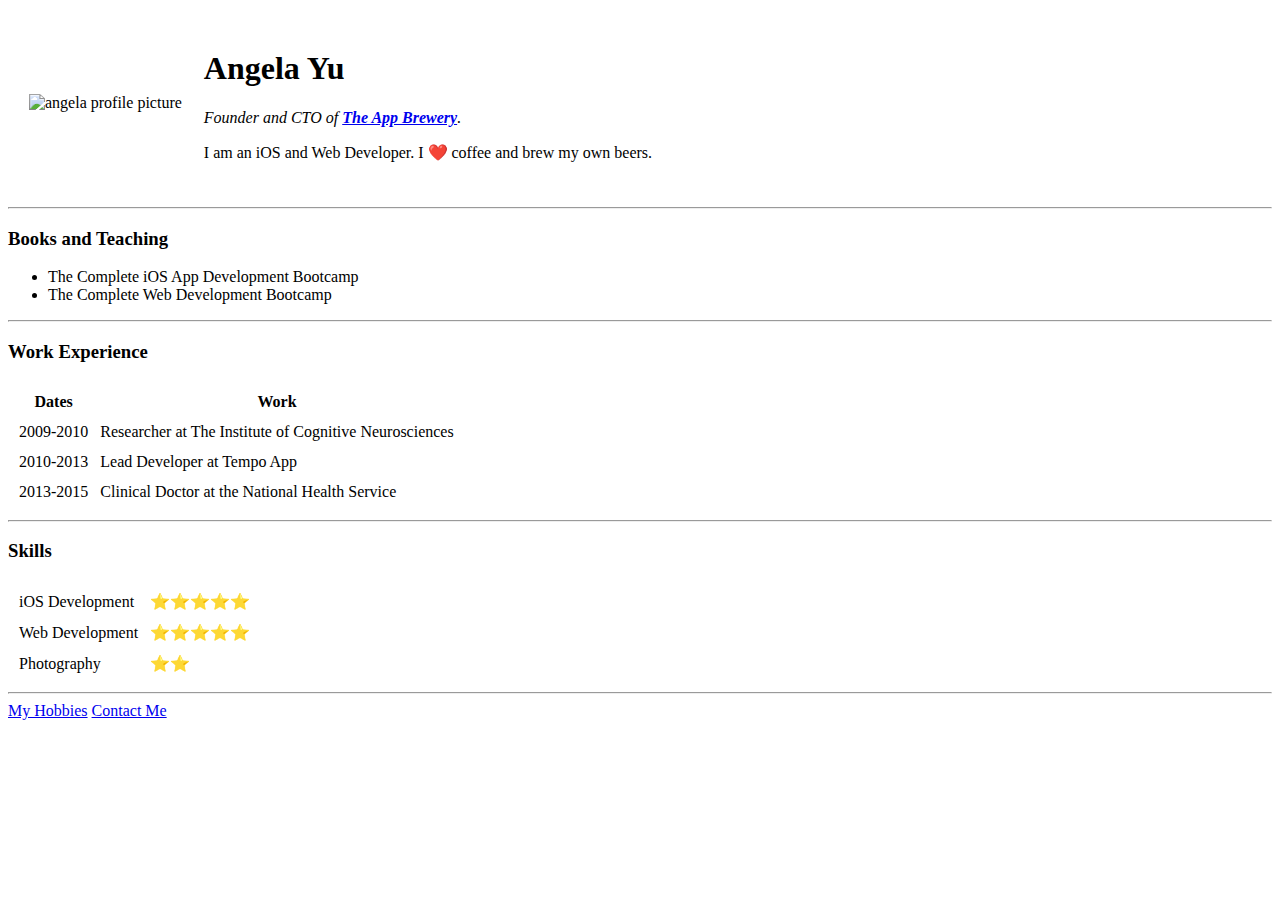
==== index.html @ 68ccca94 "adding index" ====
<!DOCTYPE html>
<html>
  <head>
    <meta charset="utf-8">
    <title>Angela's Personal Site</title>
    <link rel="stylesheet" href="css/styles.css">
  </head>

  <body>
    <table cellspacing="20">
      <tr>
        <td><img src="images/angela.png" alt="angela profile picture"></td>
        <td><h1>Angela Yu</h1>
        <p><em>Founder and CTO of <strong><a href="https://www.appbrewery.co/">The App Brewery</a></strong>.</em></p>
        <p>I am an iOS and Web Developer. I ❤️ coffee and brew my own beers.</p></td>
      </tr>
    </table>
    <hr>
    <h3>Books and Teaching</h3>
    <ul>
      <li>The Complete iOS App Development Bootcamp</li>
      <li>The Complete Web Development Bootcamp</li>
    </ul>
    <hr>
    <h3>Work Experience</h3>
    <table cellspacing="10">
      <thead>
        <tr>
          <th>Dates</th>
          <th>Work</th>
        </tr>
      </thead>
      <tbody>
        <tr>
          <td>2009-2010</td>
          <td>Researcher at The Institute of Cognitive Neurosciences</td>
        </tr>
        <tr>
          <td>2010-2013</td>
          <td>Lead Developer at Tempo App</td>
        </tr>
        <tr>
          <td>2013-2015</td>
          <td>Clinical Doctor at the National Health Service</td>
        </tr>
      </tbody>
    </table>
    <hr>
    <h3>Skills</h3>
    <table cellspacing="10">
      <tr>
        <td>iOS Development</td>
        <td>⭐️⭐️⭐️⭐️⭐️</td>
      </tr>
      <tr>
        <td>Web Development</td>
        <td>⭐️⭐️⭐️⭐️⭐️</td>
      </tr>
      <tr>
        <td>Photography</td>
        <td>⭐️⭐️</td>
      </tr>
    </table>
    <hr>
    <a href="hobbies.html">My Hobbies</a>
    <a href="contact-me.html">Contact Me</a>
  </body>
</html>
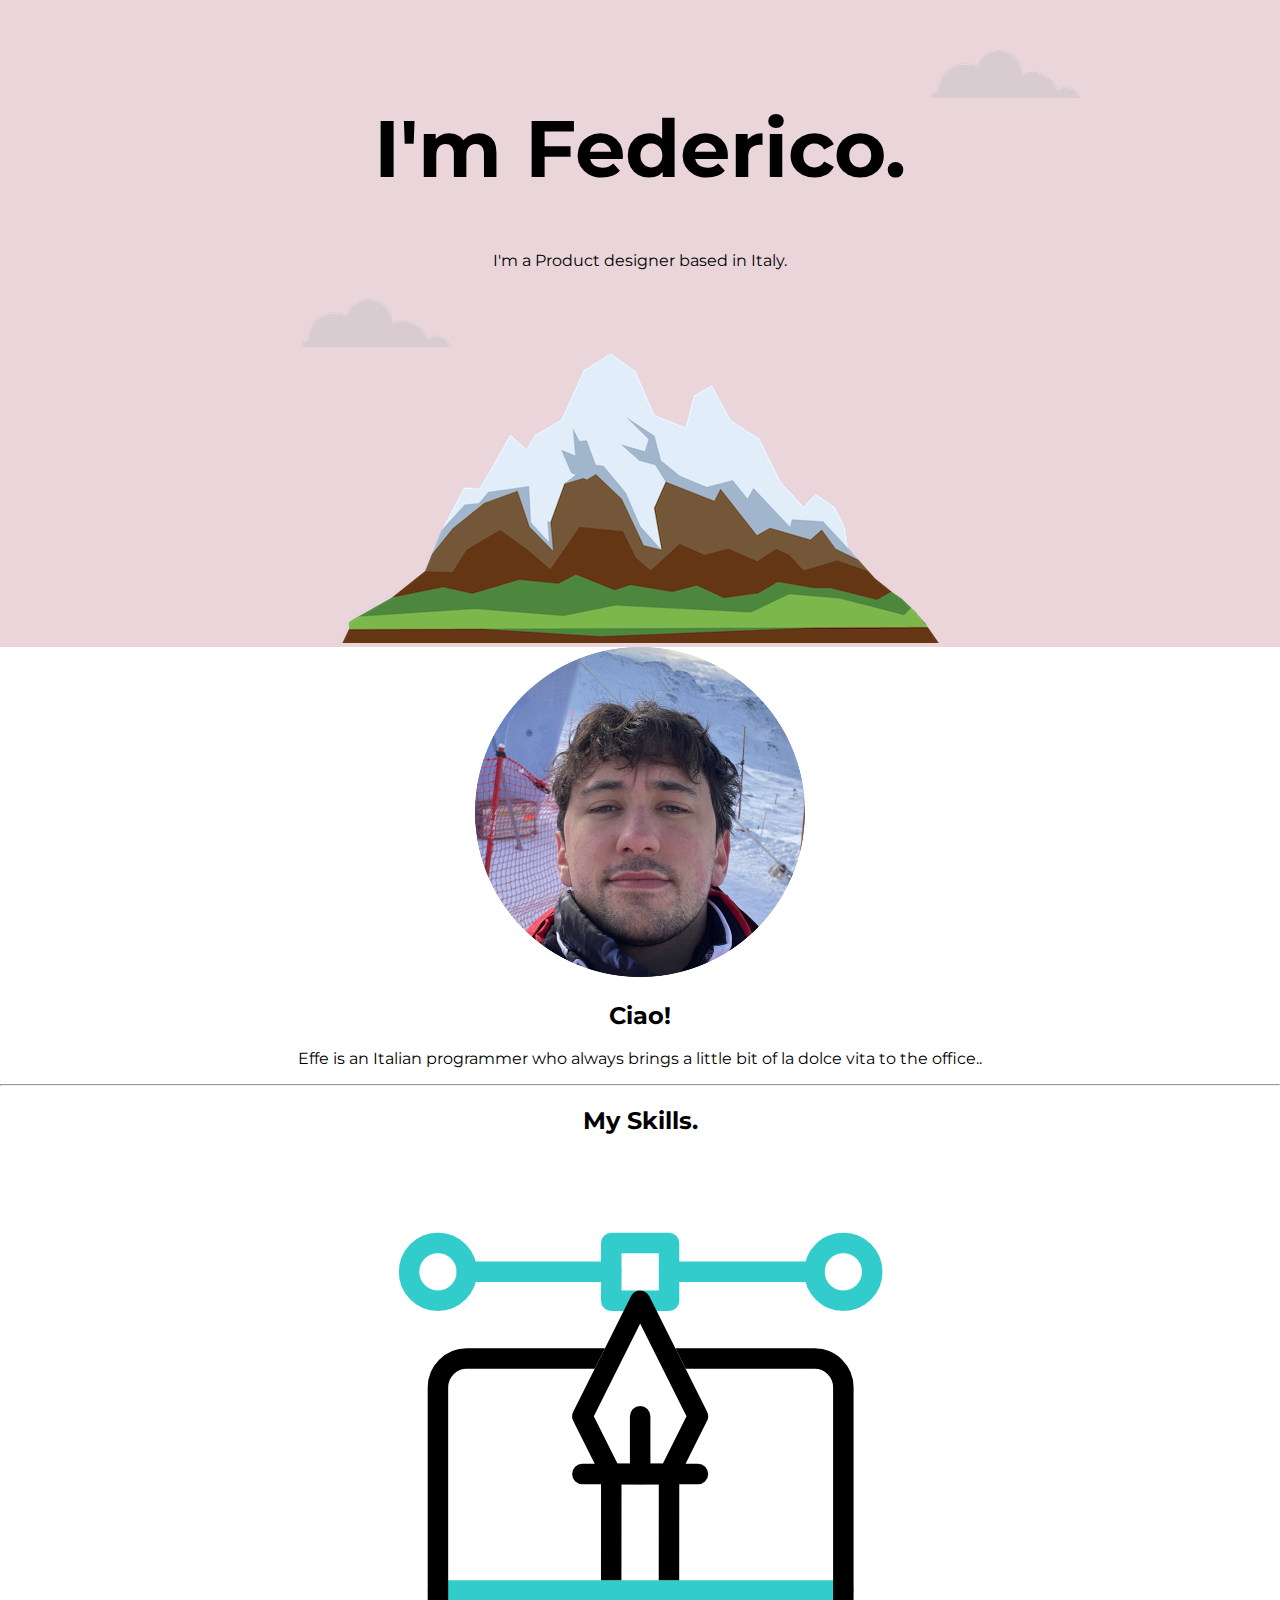
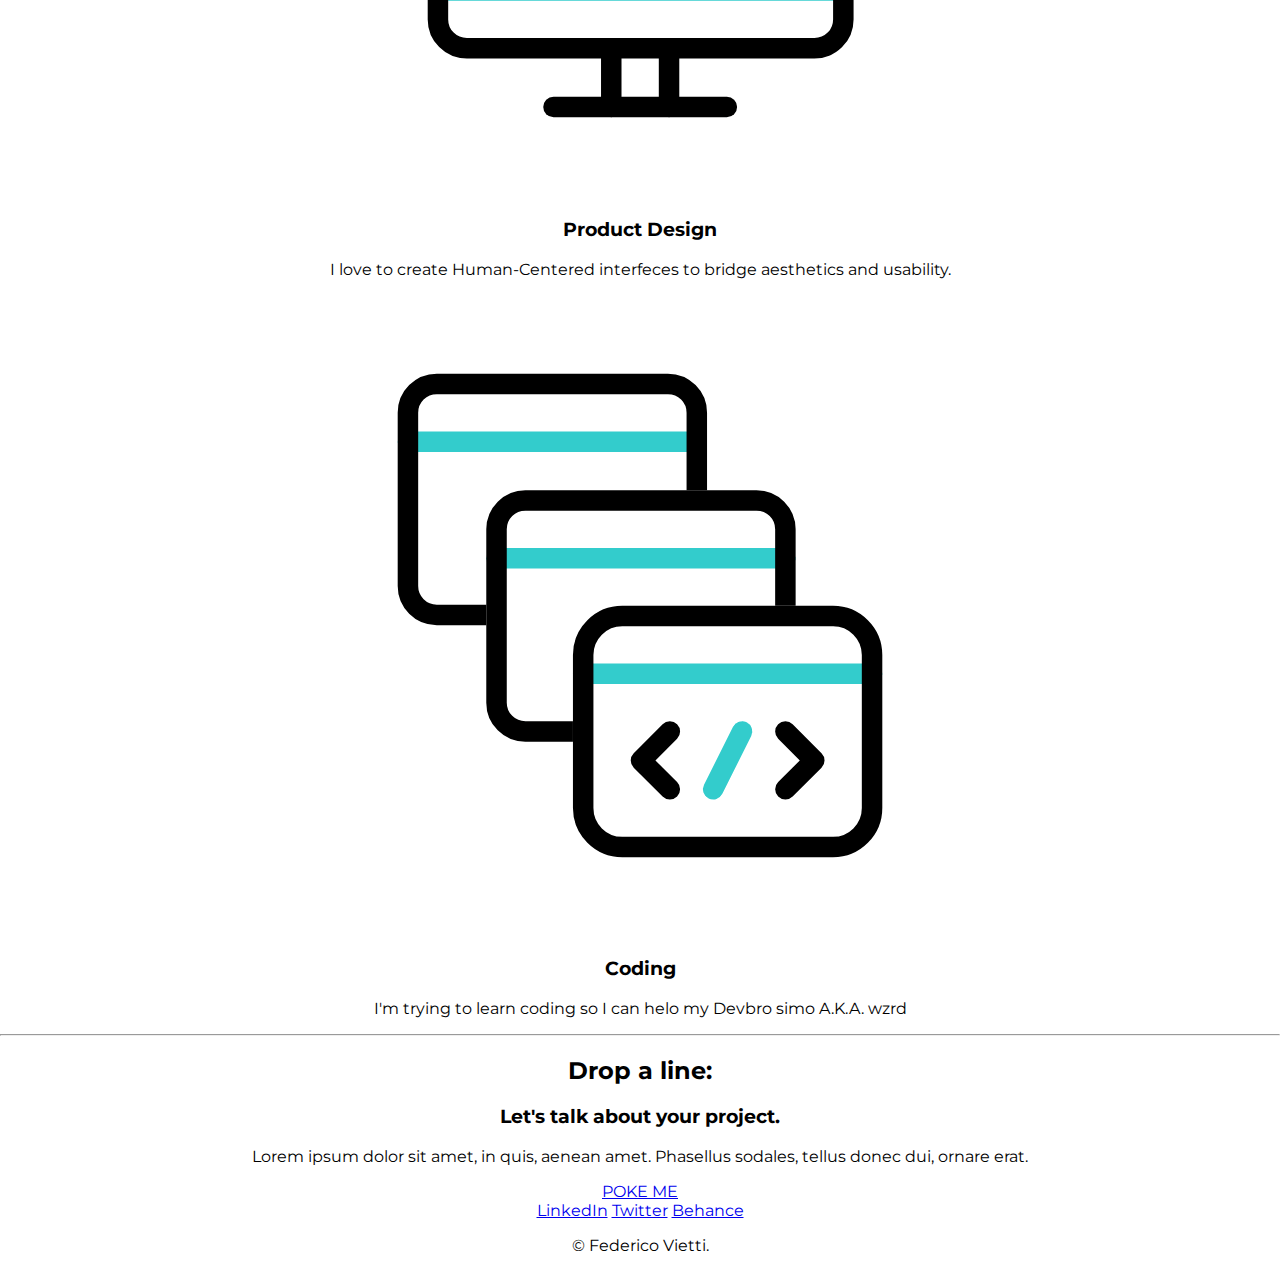
==== commit e79414be: "more changes" ====
--- a/index.html
+++ b/index.html
@@ -1,68 +1,62 @@
 <!DOCTYPE html>
-<html>
-  <head>
-    <meta charset="utf-8">
-    <title>Angela's Personal Site</title>
+<html lang="en">
+<head>
+    <meta charset="UTF-8">
+    <meta http-equiv="X-UA-Compatible" content="IE=edge">
+    <meta name="viewport" content="width=device-width, initial-scale=1.0">
+    <title>Federico Vietti</title>
     <link rel="stylesheet" href="css/styles.css">
-  </head>
-
-  <body>
-    <table cellspacing="20">
-      <tr>
-        <td><img src="images/angela.png" alt="angela profile picture"></td>
-        <td><h1>Angela Yu</h1>
-        <p><em>Founder and CTO of <strong><a href="https://www.appbrewery.co/">The App Brewery</a></strong>.</em></p>
-        <p>I am an iOS and Web Developer. I ❤️ coffee and brew my own beers.</p></td>
-      </tr>
-    </table>
-    <hr>
-    <h3>Books and Teaching</h3>
-    <ul>
-      <li>The Complete iOS App Development Bootcamp</li>
-      <li>The Complete Web Development Bootcamp</li>
-    </ul>
-    <hr>
-    <h3>Work Experience</h3>
-    <table cellspacing="10">
-      <thead>
-        <tr>
-          <th>Dates</th>
-          <th>Work</th>
-        </tr>
-      </thead>
-      <tbody>
-        <tr>
-          <td>2009-2010</td>
-          <td>Researcher at The Institute of Cognitive Neurosciences</td>
-        </tr>
-        <tr>
-          <td>2010-2013</td>
-          <td>Lead Developer at Tempo App</td>
-        </tr>
-        <tr>
-          <td>2013-2015</td>
-          <td>Clinical Doctor at the National Health Service</td>
-        </tr>
-      </tbody>
-    </table>
-    <hr>
-    <h3>Skills</h3>
-    <table cellspacing="10">
-      <tr>
-        <td>iOS Development</td>
-        <td>⭐️⭐️⭐️⭐️⭐️</td>
-      </tr>
-      <tr>
-        <td>Web Development</td>
-        <td>⭐️⭐️⭐️⭐️⭐️</td>
-      </tr>
-      <tr>
-        <td>Photography</td>
-        <td>⭐️⭐️</td>
-      </tr>
-    </table>
-    <hr>
-    <a href="hobbies.html">My Hobbies</a>
-    <a href="contact-me.html">Contact Me</a>
-  </body>
-</html>
+    <link rel="icon" href="favicon.ico">
+    <link rel="preconnect" href="https://fonts.googleapis.com"><link rel="preconnect" href="https://fonts.gstatic.com" crossorigin><link href="https://fonts.googleapis.com/css2?family=Montserrat:wght@500&display=swap" rel="stylesheet">
+</head>
+<body>
+    <div class="top-container">
+        <img src="images/cloud.png" class="top-cloud" alt="clouds">
+        <h1>I'm Federico.</h1>
+        <p>I'm a Product designer based in Italy.</p>
+        <img src="images/cloud.png" class="bottom-cloud" alt="clouds">
+        <img src="images/mountain.png" alt="mountain">
+    </div>
+    <div class="middle-container">
+    </div>
+    <div class="bottom-container">
+    </div>
+    <div class="middle-container">
+        <div class="profile">
+          <img src="images/pfp.png" alt="fede-pfp">
+          <h2>Ciao!</h2>
+          <p>Effe is an Italian programmer who always brings a little bit of la dolce vita to the office..</p>
+        </div>
+        <hr>
+        <div class="skills">
+          <h2>My Skills.</h2>
+          <div class="skill-row">
+            <img class="" src="images/monitor.gif" alt="">
+            <h3>Product Design</h3>
+            <p>I love to create Human-Centered interfeces to bridge aesthetics and usability.</p>
+          </div>
+          <div class="skill-row">
+            <img class="" src="images/browser.gif" alt="">
+            <h3>Coding</h3>
+            <p>I'm trying to learn coding so I can helo my Devbro simo A.K.A. wzrd</p>
+          </div>
+        </div>
+        <hr>
+        <div class="contact-me">
+          <h2>Drop a line:</h2>
+          <h3>Let's talk about your project.</h3>
+          <p>Lorem ipsum dolor sit amet, in quis, aenean amet. Phasellus sodales, tellus donec dui, ornare erat.</p>
+          <a class="btn" href="mailto:fede.vietti99@email.com">POKE ME</a>
+        </div>
+      </div>
+      
+      
+      <div class="bottom-container">
+        <a class="footer-link" href="https://it.linkedin.com/in/federico-vietti-220559194">LinkedIn</a>
+        <a class="footer-link" href="https://twitter.com/effe_exe">Twitter</a>
+        <a class="footer-link" href="https://www.behance.net/federicovietti2">Behance</a>
+        <p>© Federico Vietti.</p>
+      </div>
+      
+</body>
+</html>--- a/css/styles.css
+++ b/css/styles.css
@@ -0,0 +1,36 @@
+body{
+    font-family: 'Montserrat',Helvetica Neue,Arial,sans-serif; 
+    margin: 0;
+    text-align: center;
+}
+
+h1 {
+    margin-top: 0;
+    font-size: 500%;
+}
+
+.top-container {
+    background-color: #E9D5DA;
+    position: relative;
+    padding-top: 100px;
+}
+
+.middle-container {
+
+}
+
+.bottom-container {
+
+}
+
+.bottom-cloud {
+    position: absolute;
+    left: 300px;
+    bottom: 300px;
+}
+
+.top-cloud {
+    position: absolute;
+    right: 200px;
+    top: 50px;
+}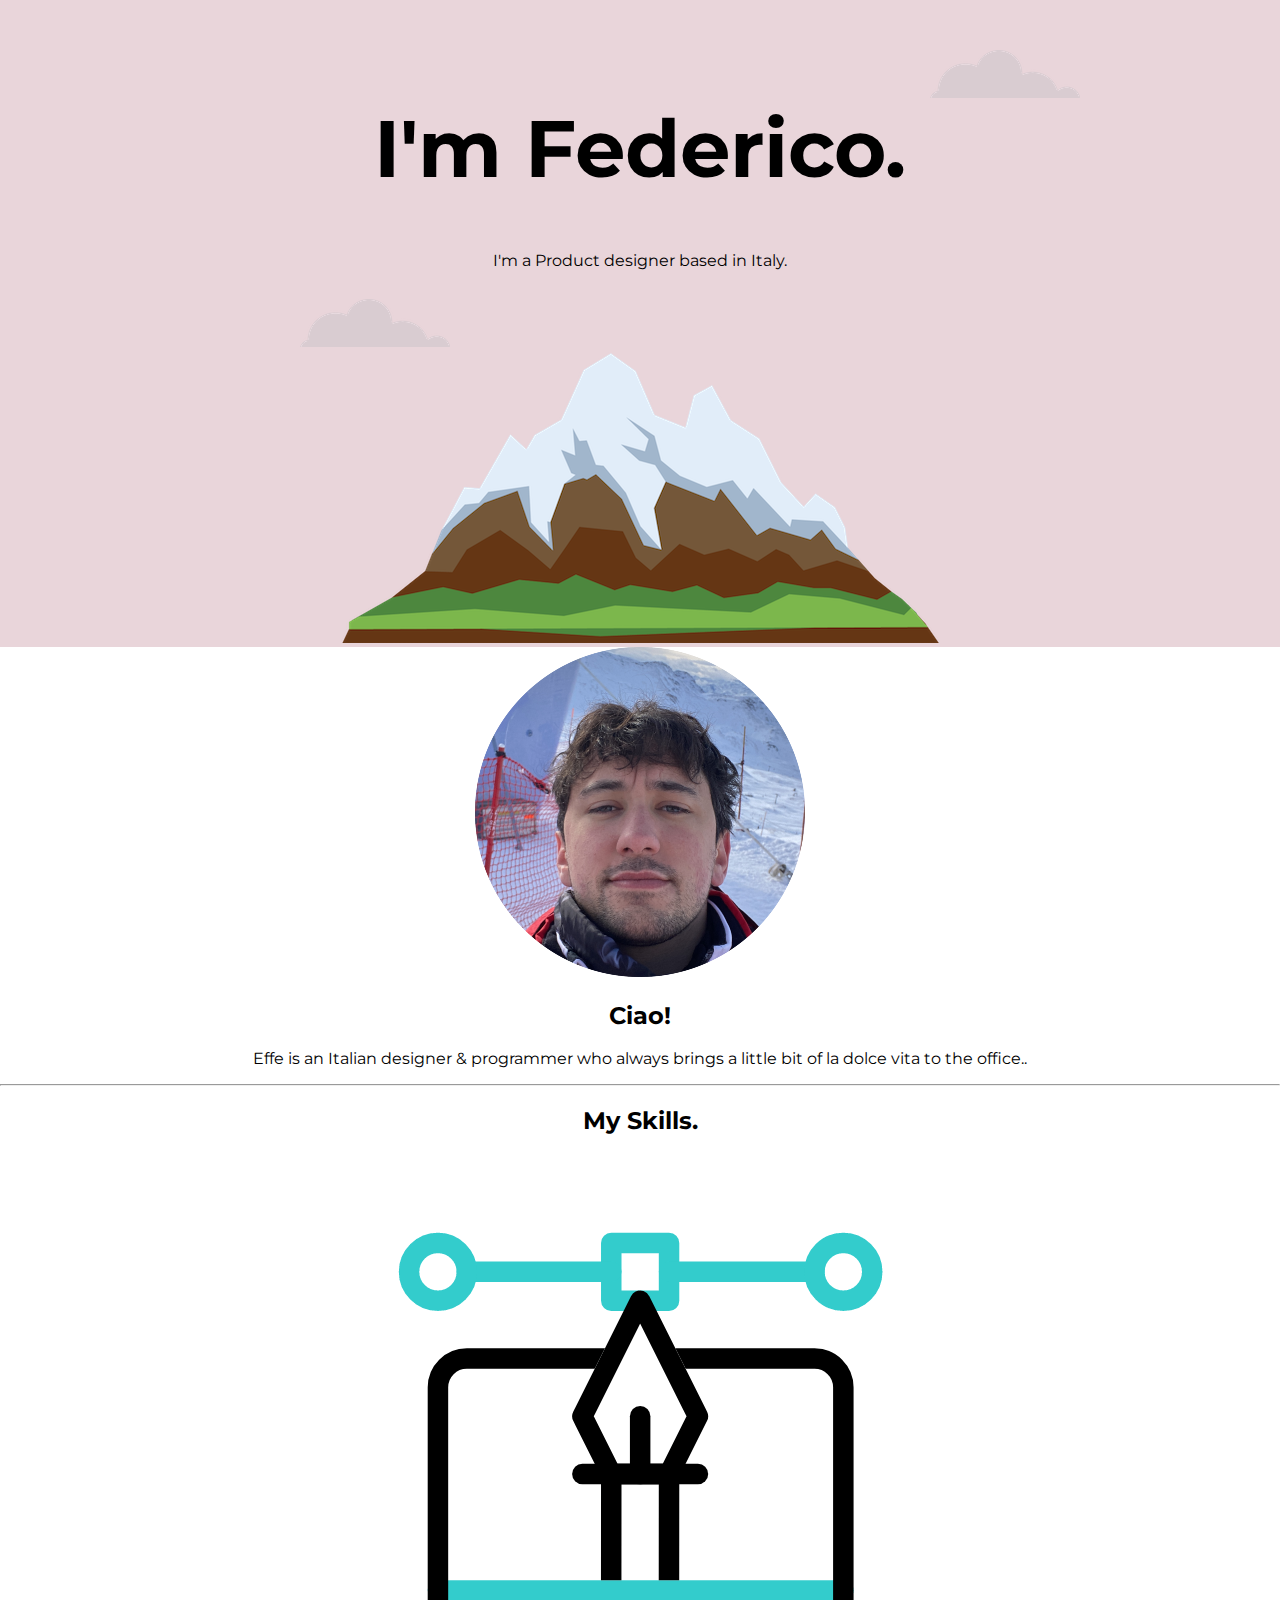
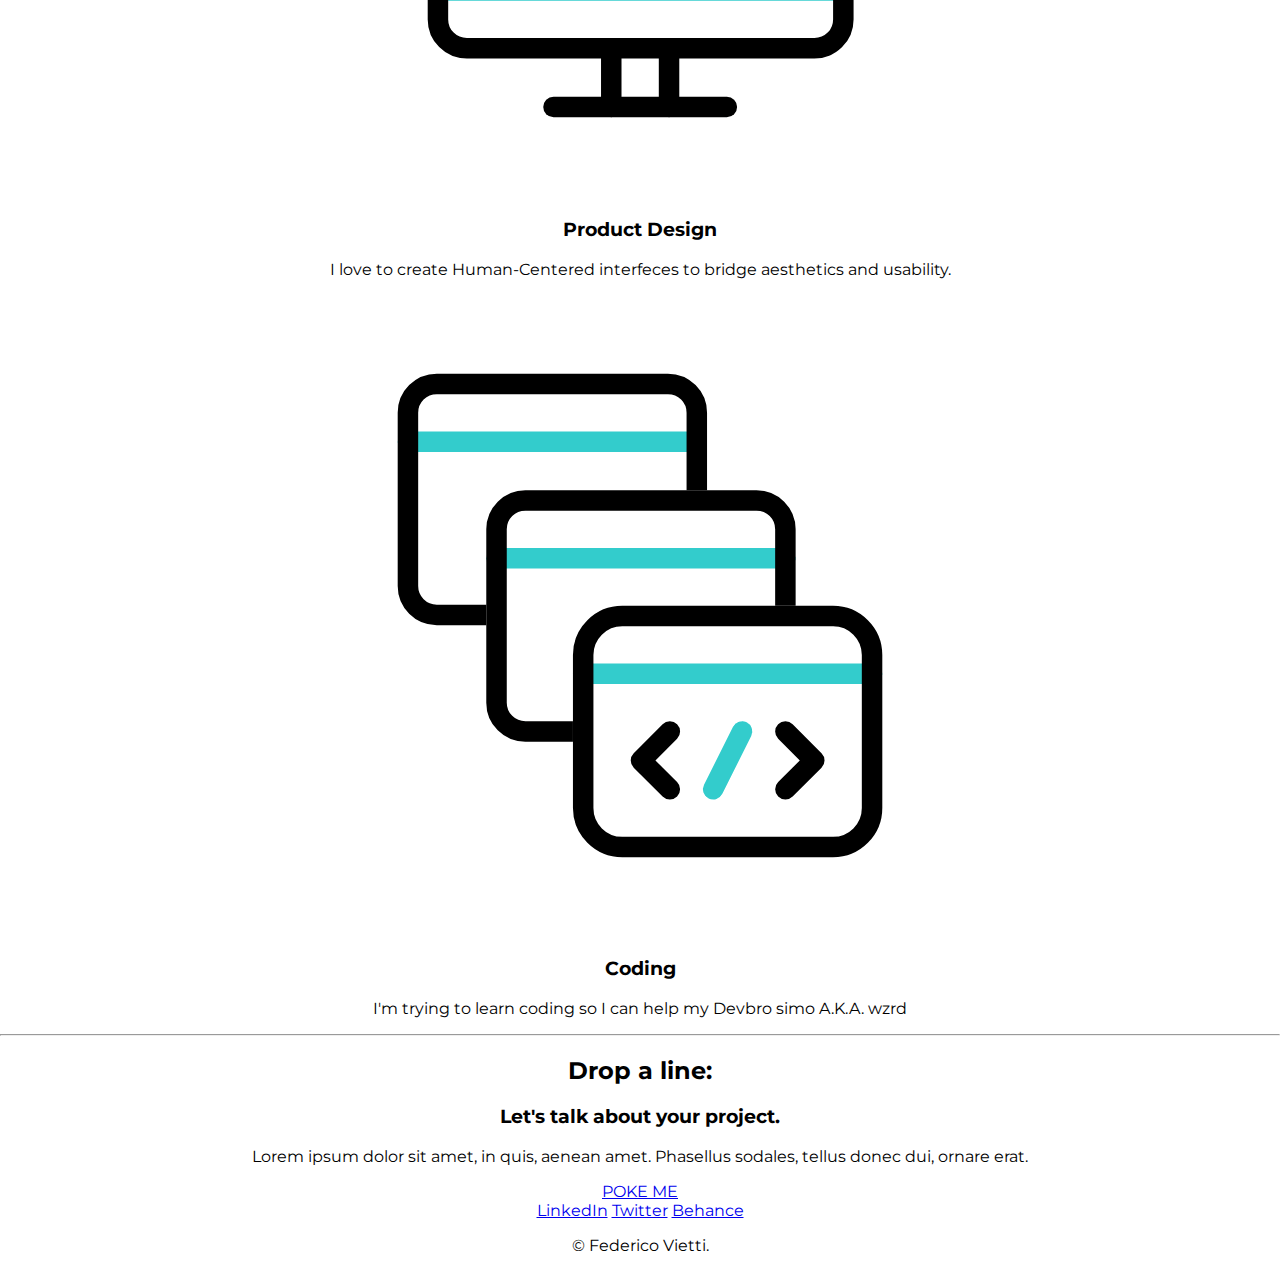
==== commit a18f4a80: "correzione testi" ====
--- a/index.html
+++ b/index.html
@@ -25,7 +25,7 @@
         <div class="profile">
           <img src="images/pfp.png" alt="fede-pfp">
           <h2>Ciao!</h2>
-          <p>Effe is an Italian programmer who always brings a little bit of la dolce vita to the office..</p>
+          <p>Effe is an Italian designer & programmer who always brings a little bit of la dolce vita to the office..</p>
         </div>
         <hr>
         <div class="skills">
@@ -38,7 +38,7 @@
           <div class="skill-row">
             <img class="" src="images/browser.gif" alt="">
             <h3>Coding</h3>
-            <p>I'm trying to learn coding so I can helo my Devbro simo A.K.A. wzrd</p>
+            <p>I'm trying to learn coding so I can help my Devbro simo A.K.A. wzrd</p>
           </div>
         </div>
         <hr>
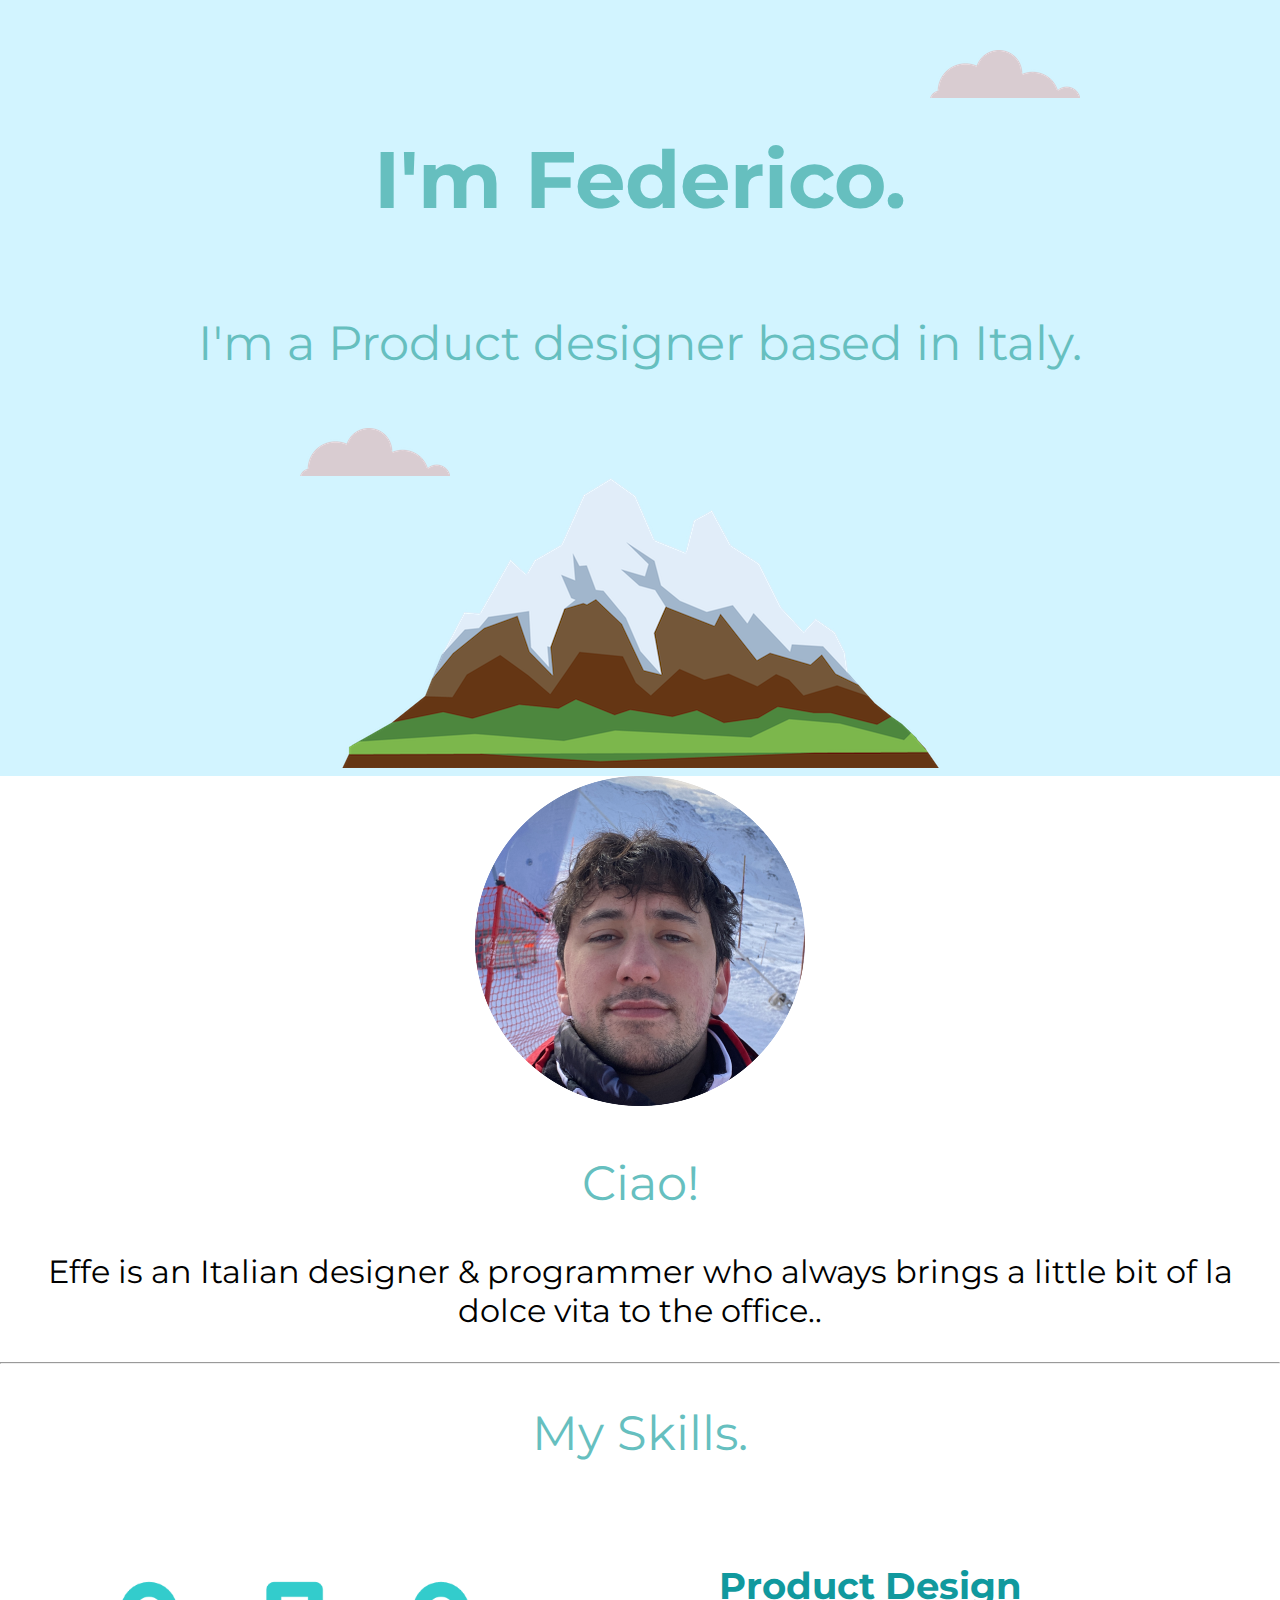
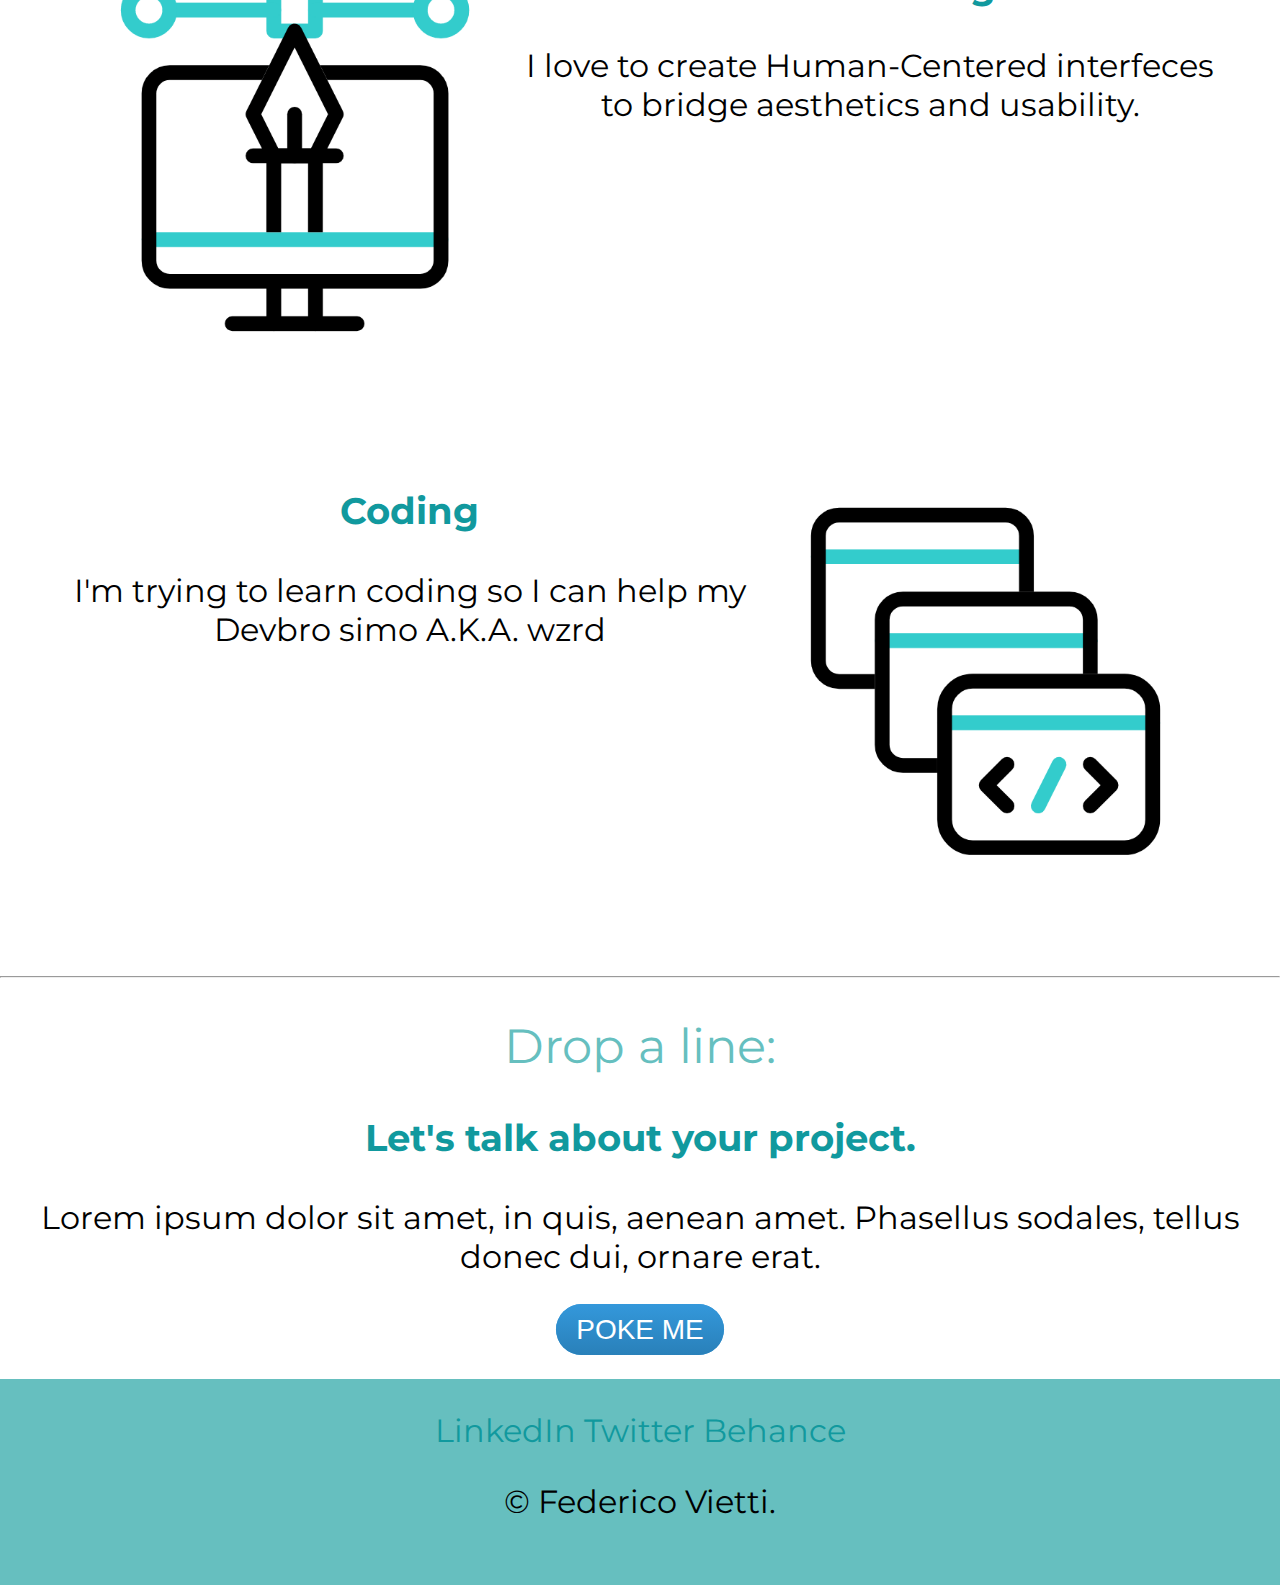
==== commit fb65cc11: "Add files via upload" ====
--- a/index.html
+++ b/index.html
@@ -13,13 +13,12 @@
     <div class="top-container">
         <img src="images/cloud.png" class="top-cloud" alt="clouds">
         <h1>I'm Federico.</h1>
-        <p>I'm a Product designer based in Italy.</p>
         <img src="images/cloud.png" class="bottom-cloud" alt="clouds">
+        <h2>I'm a Product designer based in Italy.</h2>
+       
         <img src="images/mountain.png" alt="mountain">
     </div>
     <div class="middle-container">
-    </div>
-    <div class="bottom-container">
     </div>
     <div class="middle-container">
         <div class="profile">
@@ -32,13 +31,17 @@
           <h2>My Skills.</h2>
           <div class="skill-row">
             <img class="" src="images/monitor.gif" alt="">
-            <h3>Product Design</h3>
-            <p>I love to create Human-Centered interfeces to bridge aesthetics and usability.</p>
+            <div>
+                <h3>Product Design</h3>
+                <p>I love to create Human-Centered interfeces to bridge aesthetics and usability.</p>
+            </div>
           </div>
           <div class="skill-row">
+            <div>
+                <h3>Coding</h3>
+                <p>I'm trying to learn coding so I can help my Devbro simo A.K.A. wzrd</p>
+            </div>
             <img class="" src="images/browser.gif" alt="">
-            <h3>Coding</h3>
-            <p>I'm trying to learn coding so I can help my Devbro simo A.K.A. wzrd</p>
           </div>
         </div>
         <hr>
--- a/css/styles.css
+++ b/css/styles.css
@@ -2,15 +2,38 @@
     font-family: 'Montserrat',Helvetica Neue,Arial,sans-serif; 
     margin: 0;
     text-align: center;
+    font-size: 2em;
+ 
 }
 
 h1 {
     margin-top: 0;
-    font-size: 500%;
+    font-size: 5rem;
+    color: #66BFBF;
+    line-height: 2;
+}
+
+h2 {
+    color: #66BFBF;
+    font-weight: normal;
+}
+
+h3 {
+    color: #11999E;
+}
+
+.skill-row {
+    display: flex;
+    justify-content: space-around;
+    margin: 4rem;
+}
+
+.skill-row img {
+    width: 40%;
 }
 
 .top-container {
-    background-color: #E9D5DA;
+    background-color: #d2f4ff;
     position: relative;
     padding-top: 100px;
 }
@@ -33,4 +56,49 @@
     position: absolute;
     right: 200px;
     top: 50px;
-}+}
+
+.btn {
+    margin: 4rem;
+    background: #3498db;
+    background-image: -webkit-linear-gradient(top, #3498db, #2980b9);
+    background-image: -moz-linear-gradient(top, #3498db, #2980b9);
+    background-image: -ms-linear-gradient(top, #3498db, #2980b9);
+    background-image: -o-linear-gradient(top, #3498db, #2980b9);
+    background-image: linear-gradient(to bottom, #3498db, #2980b9);
+    -webkit-border-radius: 28;
+    -moz-border-radius: 28;
+    border-radius: 28px;
+    font-family: Arial;
+    color: #ffffff;
+    font-size: 28px;
+    padding: 10px 20px 10px 20px;
+    text-decoration: none;
+  }
+  
+  .btn:hover {
+    background: #3cb0fd;
+    background-image: -webkit-linear-gradient(top, #3cb0fd, #3498db);
+    background-image: -moz-linear-gradient(top, #3cb0fd, #3498db);
+    background-image: -ms-linear-gradient(top, #3cb0fd, #3498db);
+    background-image: -o-linear-gradient(top, #3cb0fd, #3498db);
+    background-image: linear-gradient(to bottom, #3cb0fd, #3498db);
+    text-decoration: none;
+  }
+
+  .bottom-container {
+    margin: auto 0;
+    margin-top: 2rem;
+    padding: 2rem;
+    background-color: #66BFBF;
+  }
+
+  .bottom-container a {
+    text-decoration: none;
+    color: #11999E;
+  }
+
+  .bottom-container a:hover {
+    text-decoration: none;
+    color: #81cbce;
+  }